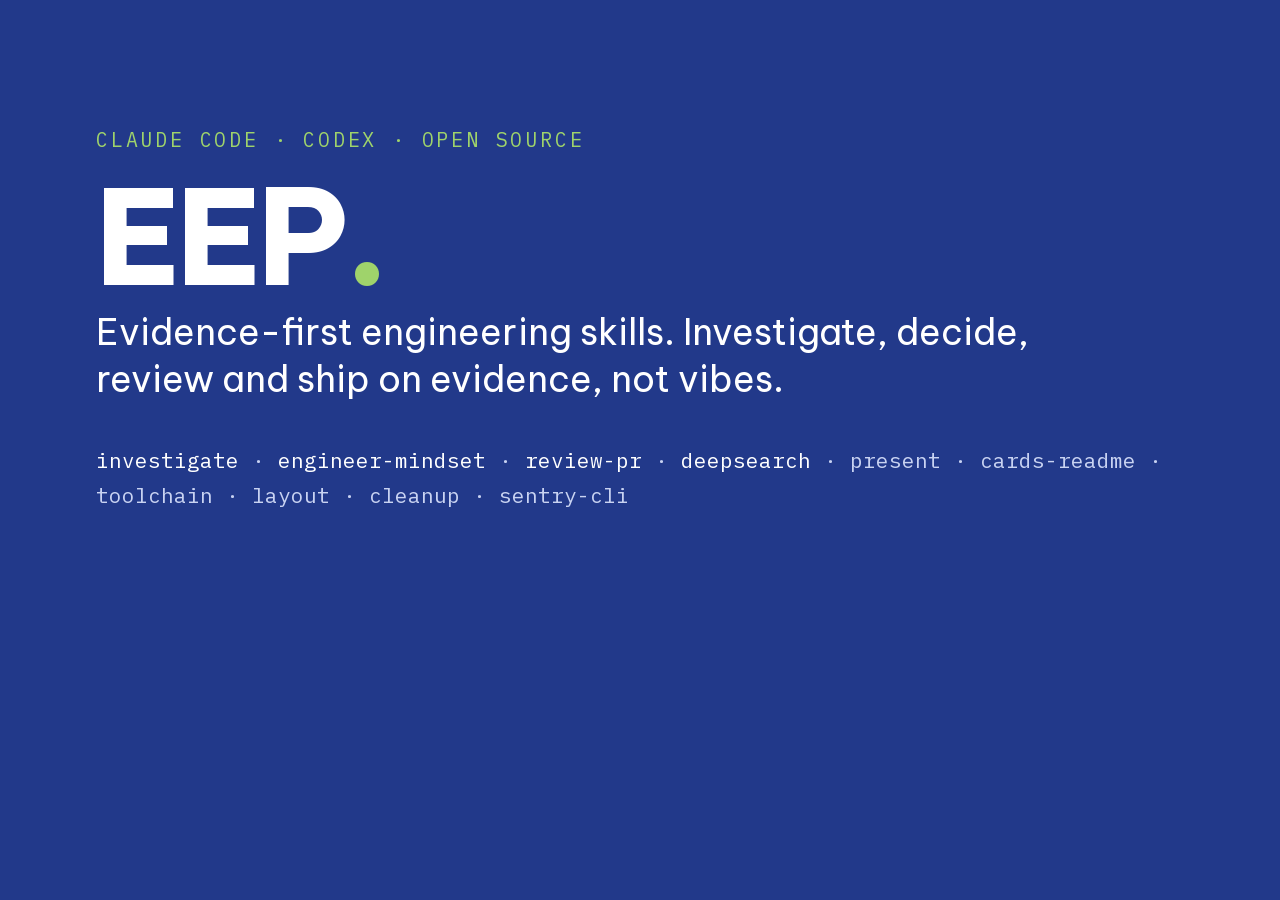
==== assets/social-preview.html @ 72f1ff1a "EEP 1.9.0: public-facing README, release-gate eval case, short-answer cap restored, team skills move" ====
<!doctype html>
<html><head><meta charset="utf-8">
<link rel="stylesheet" href="../skills/present/kit/fonts-showcase.css">
<style>
html,body{margin:0;width:1280px;height:640px;overflow:hidden}
body{background:#22398a;color:#fff;font-family:"Be Vietnam Pro",sans-serif;display:flex;flex-direction:column;justify-content:center;padding:0 96px;box-sizing:border-box}
.k{font-family:"IBM Plex Mono",monospace;font-size:20px;letter-spacing:.14em;color:#9fd36b;text-transform:uppercase}
h1{font-size:132px;line-height:1;margin:18px 0 6px;font-weight:800;letter-spacing:-.03em}
h1 span{color:#9fd36b}
p{font-size:36px;line-height:1.3;margin:0 0 40px;max-width:1000px;font-weight:500}
.s{font-family:"IBM Plex Mono",monospace;font-size:21px;color:#c9d3f2;line-height:1.7;max-width:1090px}
.s b{color:#fff;font-weight:500}
</style></head><body>
<div class="k">Claude Code · Codex · open source</div>
<h1>EEP<span>.</span></h1>
<p>Evidence-first engineering skills. Investigate, decide, review and ship on evidence, not vibes.</p>
<div class="s"><b>investigate</b> · <b>engineer-mindset</b> · <b>review-pr</b> · <b>deepsearch</b> · present · cards-readme · toolchain · layout · cleanup · sentry-cli</div>
</body></html>
---- skills/present/kit/fonts-showcase.css ----
@font-face {
  font-family: 'Be Vietnam Pro';
  font-style: normal;
  font-weight: 400;
  font-display: swap;
  src: url([data-uri]) format('woff2');
  unicode-range: U+0102-0103, U+0110-0111, U+0128-0129, U+0168-0169, U+01A0-01A1, U+01AF-01B0, U+0300-0301, U+0303-0304, U+0308-0309, U+0323, U+0329, U+1EA0-1EF9, U+20AB;
}
@font-face {
  font-family: 'Be Vietnam Pro';
  font-style: normal;
  font-weight: 400;
  font-display: swap;
  src: url([data-uri]) format('woff2');
  unicode-range: U+0100-02BA, U+02BD-02C5, U+02C7-02CC, U+02CE-02D7, U+02DD-02FF, U+0304, U+0308, U+0329, U+1D00-1DBF, U+1E00-1E9F, U+1EF2-1EFF, U+2020, U+20A0-20AB, U+20AD-20C4, U+2113, U+2C60-2C7F, U+A720-A7FF;
}
@font-face {
  font-family: 'Be Vietnam Pro';
  font-style: normal;
  font-weight: 400;
  font-display: swap;
  src: url([data-uri]) format('woff2');
  unicode-range: U+0000-00FF, U+0131, U+0152-0153, U+02BB-02BC, U+02C6, U+02DA, U+02DC, U+0304, U+0308, U+0329, U+2000-206F, U+20AC, U+2122, U+2191, U+2193, U+2212, U+2215, U+FEFF, U+FFFD;
}
@font-face {
  font-family: 'Be Vietnam Pro';
  font-style: normal;
  font-weight: 600;
  font-display: swap;
  src: url([data-uri]) format('woff2');
  unicode-range: U+0102-0103, U+0110-0111, U+0128-0129, U+0168-0169, U+01A0-01A1, U+01AF-01B0, U+0300-0301, U+0303-0304, U+0308-0309, U+0323, U+0329, U+1EA0-1EF9, U+20AB;
}
@font-face {
  font-family: 'Be Vietnam Pro';
  font-style: normal;
  font-weight: 600;
  font-display: swap;
  src: url([data-uri]) format('woff2');
  unicode-range: U+0100-02BA, U+02BD-02C5, U+02C7-02CC, U+02CE-02D7, U+02DD-02FF, U+0304, U+0308, U+0329, U+1D00-1DBF, U+1E00-1E9F, U+1EF2-1EFF, U+2020, U+20A0-20AB, U+20AD-20C4, U+2113, U+2C60-2C7F, U+A720-A7FF;
}
@font-face {
  font-family: 'Be Vietnam Pro';
  font-style: normal;
  font-weight: 600;
  font-display: swap;
  src: url([data-uri]) format('woff2');
  unicode-range: U+0000-00FF, U+0131, U+0152-0153, U+02BB-02BC, U+02C6, U+02DA, U+02DC, U+0304, U+0308, U+0329, U+2000-206F, U+20AC, U+2122, U+2191, U+2193, U+2212, U+2215, U+FEFF, U+FFFD;
}
@font-face {
  font-family: 'Be Vietnam Pro';
  font-style: normal;
  font-weight: 700;
  font-display: swap;
  src: url([data-uri]) format('woff2');
  unicode-range: U+0102-0103, U+0110-0111, U+0128-0129, U+0168-0169, U+01A0-01A1, U+01AF-01B0, U+0300-0301, U+0303-0304, U+0308-0309, U+0323, U+0329, U+1EA0-1EF9, U+20AB;
}
@font-face {
  font-family: 'Be Vietnam Pro';
  font-style: normal;
  font-weight: 700;
  font-display: swap;
  src: url([data-uri]) format('woff2');
  unicode-range: U+0100-02BA, U+02BD-02C5, U+02C7-02CC, U+02CE-02D7, U+02DD-02FF, U+0304, U+0308, U+0329, U+1D00-1DBF, U+1E00-1E9F, U+1EF2-1EFF, U+2020, U+20A0-20AB, U+20AD-20C4, U+2113, U+2C60-2C7F, U+A720-A7FF;
}
@font-face {
  font-family: 'Be Vietnam Pro';
  font-style: normal;
  font-weight: 700;
  font-display: swap;
  src: url([data-uri]) format('woff2');
  unicode-range: U+0000-00FF, U+0131, U+0152-0153, U+02BB-02BC, U+02C6, U+02DA, U+02DC, U+0304, U+0308, U+0329, U+2000-206F, U+20AC, U+2122, U+2191, U+2193, U+2212, U+2215, U+FEFF, U+FFFD;
}
@font-face {
  font-family: 'Be Vietnam Pro';
  font-style: normal;
  font-weight: 800;
  font-display: swap;
  src: url([data-uri]) format('woff2');
  unicode-range: U+0102-0103, U+0110-0111, U+0128-0129, U+0168-0169, U+01A0-01A1, U+01AF-01B0, U+0300-0301, U+0303-0304, U+0308-0309, U+0323, U+0329, U+1EA0-1EF9, U+20AB;
}
@font-face {
  font-family: 'Be Vietnam Pro';
  font-style: normal;
  font-weight: 800;
  font-display: swap;
  src: url([data-uri]) format('woff2');
  unicode-range: U+0100-02BA, U+02BD-02C5, U+02C7-02CC, U+02CE-02D7, U+02DD-02FF, U+0304, U+0308, U+0329, U+1D00-1DBF, U+1E00-1E9F, U+1EF2-1EFF, U+2020, U+20A0-20AB, U+20AD-20C4, U+2113, U+2C60-2C7F, U+A720-A7FF;
}
@font-face {
  font-family: 'Be Vietnam Pro';
  font-style: normal;
  font-weight: 800;
  font-display: swap;
  src: url([data-uri]) format('woff2');
  unicode-range: U+0000-00FF, U+0131, U+0152-0153, U+02BB-02BC, U+02C6, U+02DA, U+02DC, U+0304, U+0308, U+0329, U+2000-206F, U+20AC, U+2122, U+2191, U+2193, U+2212, U+2215, U+FEFF, U+FFFD;
}
@font-face {
  font-family: 'IBM Plex Mono';
  font-style: normal;
  font-weight: 400;
  font-display: swap;
  src: url([data-uri]) format('woff2');
  unicode-range: U+0102-0103, U+0110-0111, U+0128-0129, U+0168-0169, U+01A0-01A1, U+01AF-01B0, U+0300-0301, U+0303-0304, U+0308-0309, U+0323, U+0329, U+1EA0-1EF9, U+20AB;
}
@font-face {
  font-family: 'IBM Plex Mono';
  font-style: normal;
  font-weight: 400;
  font-display: swap;
  src: url([data-uri]) format('woff2');
  unicode-range: U+0100-02BA, U+02BD-02C5, U+02C7-02CC, U+02CE-02D7, U+02DD-02FF, U+0304, U+0308, U+0329, U+1D00-1DBF, U+1E00-1E9F, U+1EF2-1EFF, U+2020, U+20A0-20AB, U+20AD-20C4, U+2113, U+2C60-2C7F, U+A720-A7FF;
}
@font-face {
  font-family: 'IBM Plex Mono';
  font-style: normal;
  font-weight: 400;
  font-display: swap;
  src: url([data-uri]) format('woff2');
  unicode-range: U+0000-00FF, U+0131, U+0152-0153, U+02BB-02BC, U+02C6, U+02DA, U+02DC, U+0304, U+0308, U+0329, U+2000-206F, U+20AC, U+2122, U+2191, U+2193, U+2212, U+2215, U+FEFF, U+FFFD;
}
@font-face {
  font-family: 'IBM Plex Mono';
  font-style: normal;
  font-weight: 600;
  font-display: swap;
  src: url([data-uri]) format('woff2');
  unicode-range: U+0102-0103, U+0110-0111, U+0128-0129, U+0168-0169, U+01A0-01A1, U+01AF-01B0, U+0300-0301, U+0303-0304, U+0308-0309, U+0323, U+0329, U+1EA0-1EF9, U+20AB;
}
@font-face {
  font-family: 'IBM Plex Mono';
  font-style: normal;
  font-weight: 600;
  font-display: swap;
  src: url([data-uri]) format('woff2');
  unicode-range: U+0100-02BA, U+02BD-02C5, U+02C7-02CC, U+02CE-02D7, U+02DD-02FF, U+0304, U+0308, U+0329, U+1D00-1DBF, U+1E00-1E9F, U+1EF2-1EFF, U+2020, U+20A0-20AB, U+20AD-20C4, U+2113, U+2C60-2C7F, U+A720-A7FF;
}
@font-face {
  font-family: 'IBM Plex Mono';
  font-style: normal;
  font-weight: 600;
  font-display: swap;
  src: url([data-uri]) format('woff2');
  unicode-range: U+0000-00FF, U+0131, U+0152-0153, U+02BB-02BC, U+02C6, U+02DA, U+02DC, U+0304, U+0308, U+0329, U+2000-206F, U+20AC, U+2122, U+2191, U+2193, U+2212, U+2215, U+FEFF, U+FFFD;
}
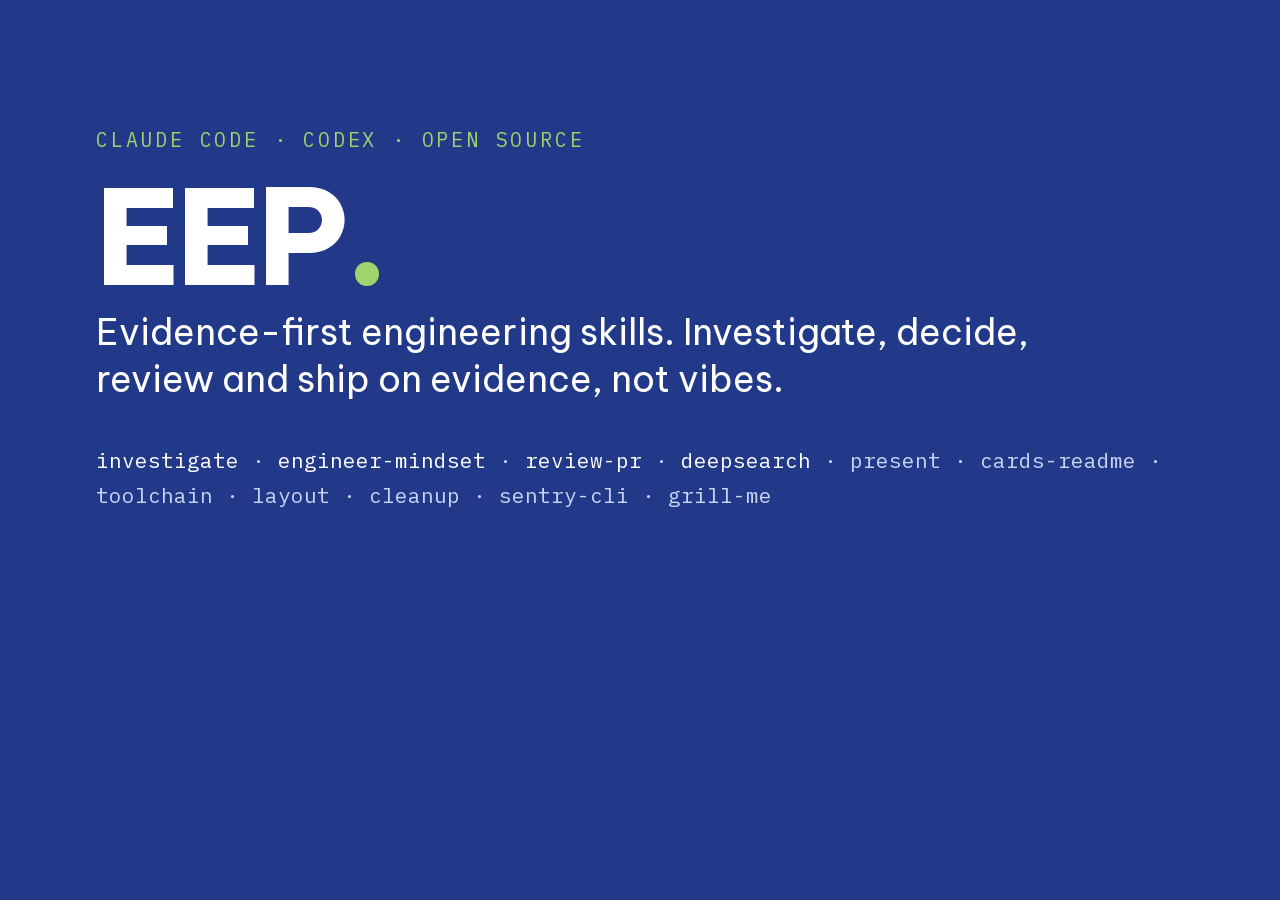
==== commit 39a47b5b: "EEP 1.10.0: grill-me skill with plan-mode hook and eval case" ====
--- a/assets/social-preview.html
+++ b/assets/social-preview.html
@@ -14,5 +14,5 @@
 <div class="k">Claude Code · Codex · open source</div>
 <h1>EEP<span>.</span></h1>
 <p>Evidence-first engineering skills. Investigate, decide, review and ship on evidence, not vibes.</p>
-<div class="s"><b>investigate</b> · <b>engineer-mindset</b> · <b>review-pr</b> · <b>deepsearch</b> · present · cards-readme · toolchain · layout · cleanup · sentry-cli</div>
+<div class="s"><b>investigate</b> · <b>engineer-mindset</b> · <b>review-pr</b> · <b>deepsearch</b> · present · cards-readme · toolchain · layout · cleanup · sentry-cli · grill-me</div>
 </body></html>
